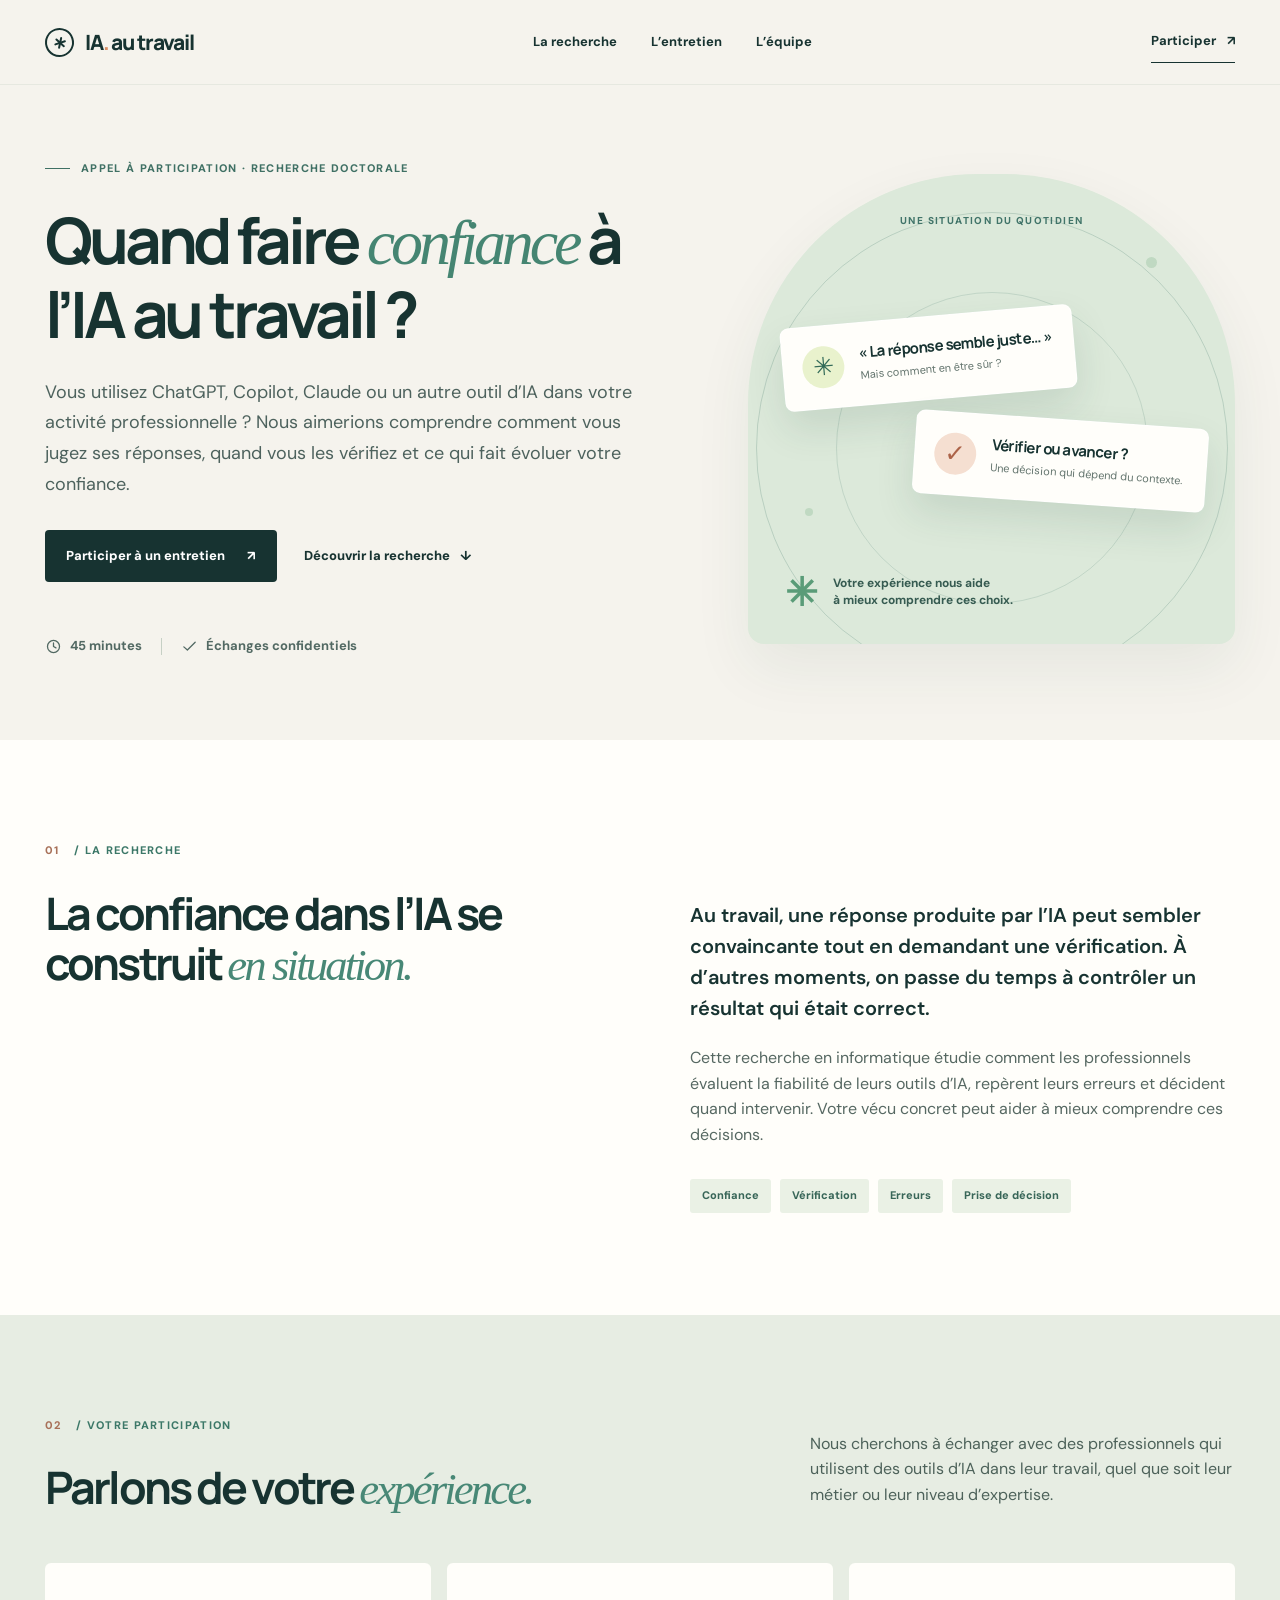
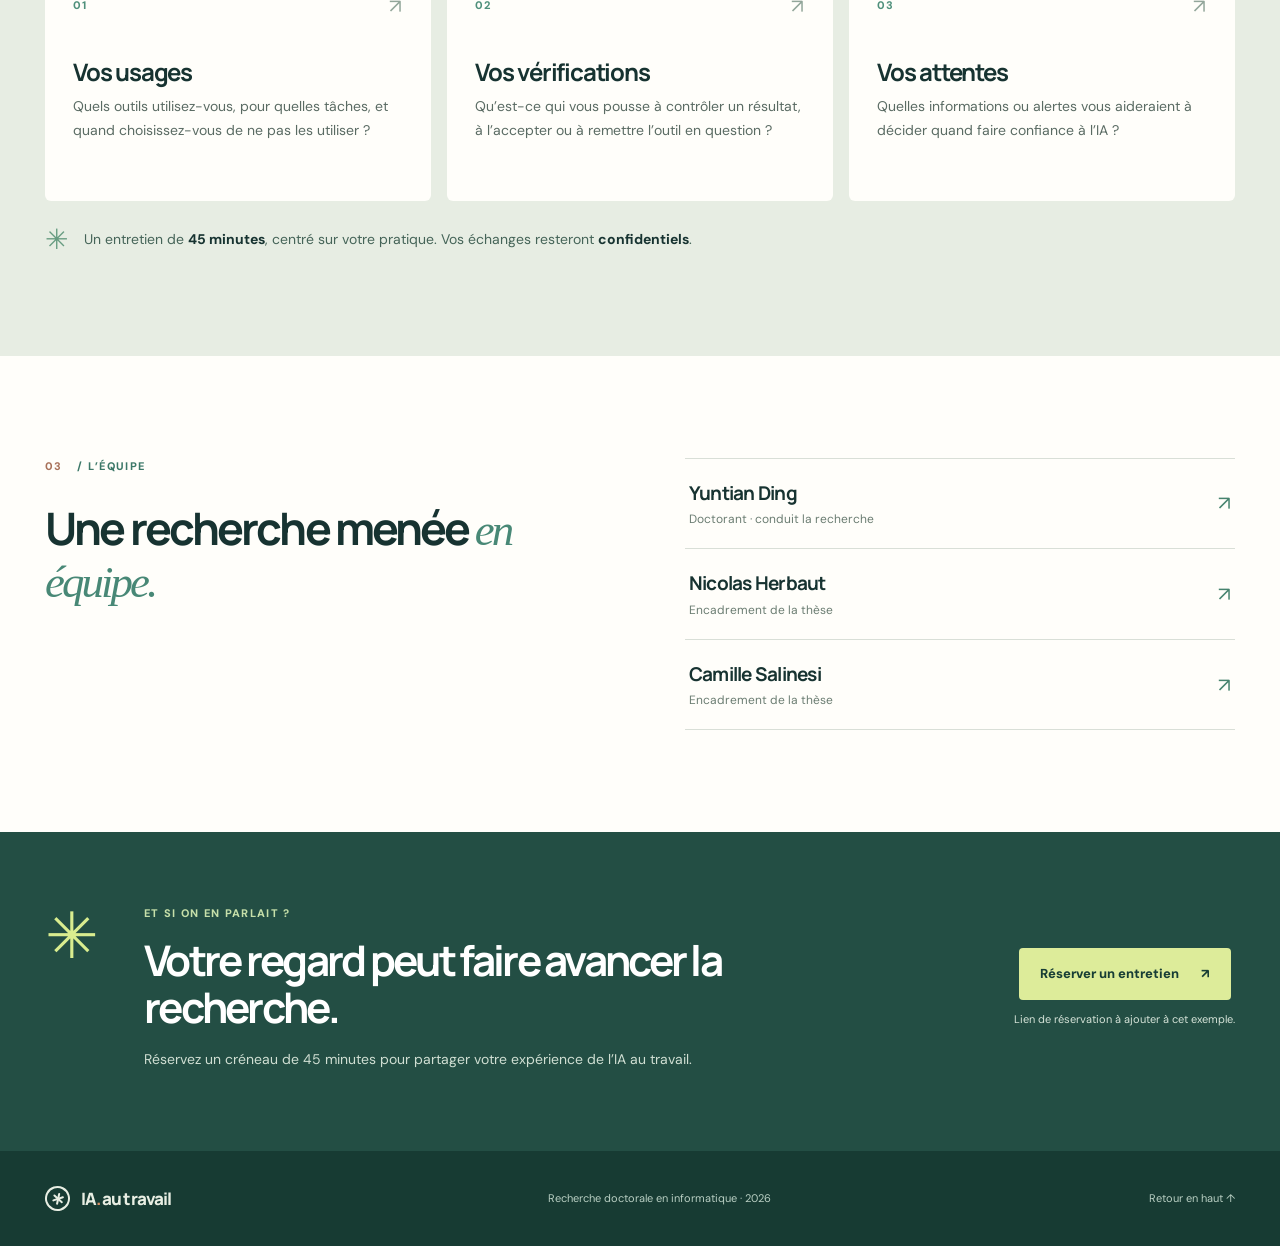
==== index.html @ 80907914 "website stuff" ====
<!doctype html>
<html lang="fr">
  <head>
    <meta charset="utf-8" />
    <meta name="viewport" content="width=device-width, initial-scale=1" />
    <meta name="theme-color" content="#f5f3ed" />
    <meta
      name="description"
      content="Une recherche doctorale sur la confiance dans les outils d'IA au travail. Partagez votre expérience lors d'un entretien de 45 minutes."
    />
    <title>IA au travail : parlons de confiance — Entretien de recherche</title>
    <link rel="preconnect" href="https://fonts.googleapis.com" />
    <link rel="preconnect" href="https://fonts.gstatic.com" crossorigin />
    <link
      href="https://fonts.googleapis.com/css2?family=DM+Sans:wght@400;500;600;700&family=Manrope:wght@400;500;600;700;800&display=swap"
      rel="stylesheet"
    />
    <link rel="stylesheet" href="styles.css" />
    <script src="script.js" defer></script>
  </head>
  <body>
    <a class="skip-link" href="#contenu">Aller au contenu</a>

    <header class="site-header">
      <div class="container header-inner">
        <a class="wordmark" href="#accueil" aria-label="IA au travail, retour à l'accueil">
          <span class="wordmark-icon" aria-hidden="true"><span></span><span></span><span></span></span>
          <span>IA<span class="wordmark-dot">.</span> au travail</span>
        </a>
        <nav aria-label="Navigation principale">
          <a href="#recherche">La recherche</a>
          <a href="#entretien">L’entretien</a>
          <a href="#equipe">L’équipe</a>
        </nav>
        <a class="header-cta booking-link" href="#reservation">Participer <span aria-hidden="true">↗</span></a>
      </div>
    </header>

    <main id="contenu">
      <section class="hero" id="accueil" aria-labelledby="hero-title">
        <div class="container hero-grid">
          <div class="hero-copy">
            <div class="eyebrow"><span class="eyebrow-line"></span> APPEL À PARTICIPATION · RECHERCHE DOCTORALE</div>
            <h1 id="hero-title">Quand faire <em>confiance</em> à l’IA au travail&nbsp;?</h1>
            <p class="hero-lead">Vous utilisez ChatGPT, Copilot, Claude ou un autre outil d’IA dans votre activité professionnelle&nbsp;? Nous aimerions comprendre comment vous jugez ses réponses, quand vous les vérifiez et ce qui fait évoluer votre confiance.</p>
            <div class="hero-actions">
              <a class="button button-primary booking-link" href="#reservation">Participer à un entretien <span aria-hidden="true">↗</span></a>
              <a class="text-link" href="#recherche">Découvrir la recherche <span aria-hidden="true">↓</span></a>
            </div>
            <div class="hero-meta" aria-label="Informations pratiques">
              <span><svg viewBox="0 0 24 24" aria-hidden="true"><circle cx="12" cy="12" r="8.5"/><path d="M12 7v5l3.5 2"/></svg> 45 minutes</span>
              <span class="meta-divider" aria-hidden="true"></span>
              <span><svg viewBox="0 0 24 24" aria-hidden="true"><path d="M4 12.5 9 17l11-11"/></svg> Échanges confidentiels</span>
            </div>
          </div>
          <div class="hero-art" aria-label="Illustration : une réponse d'IA, puis les questions que l'on se pose pour lui faire confiance" role="img">
            <div class="art-orbit art-orbit-one"></div>
            <div class="art-orbit art-orbit-two"></div>
            <div class="art-label art-label-top">UNE SITUATION DU QUOTIDIEN</div>
            <div class="art-card art-card-question">
              <span class="card-icon card-icon-question" aria-hidden="true">✳</span>
              <div>
                <strong>« La réponse semble juste… »</strong>
                <span>Mais comment en être sûr&nbsp;?</span>
              </div>
            </div>
            <div class="art-card art-card-check">
              <span class="card-icon card-icon-check" aria-hidden="true">✓</span>
              <div>
                <strong>Vérifier ou avancer&nbsp;?</strong>
                <span>Une décision qui dépend du contexte.</span>
              </div>
            </div>
            <div class="art-bottom"><span class="art-asterisk" aria-hidden="true">✳</span><span>Votre expérience nous aide<br />à mieux comprendre ces choix.</span></div>
          </div>
        </div>
      </section>

      <section class="research section" id="recherche" aria-labelledby="research-title">
        <div class="container research-grid">
          <div class="section-intro">
            <p class="section-kicker"><span>01</span> / LA RECHERCHE</p>
            <h2 id="research-title">La confiance dans l’IA se construit <em>en situation.</em></h2>
          </div>
          <div class="research-content">
            <p class="large-copy">Au travail, une réponse produite par l’IA peut sembler convaincante tout en demandant une vérification. À d’autres moments, on passe du temps à contrôler un résultat qui était correct.</p>
            <p>Cette recherche en informatique étudie comment les professionnels évaluent la fiabilité de leurs outils d’IA, repèrent leurs erreurs et décident quand intervenir. Votre vécu concret peut aider à mieux comprendre ces décisions.</p>
            <div class="research-topics" aria-label="Thèmes de la recherche">
              <span>Confiance</span><span>Vérification</span><span>Erreurs</span><span>Prise de décision</span>
            </div>
          </div>
        </div>
      </section>

      <section class="interview section" id="entretien" aria-labelledby="interview-title">
        <div class="container">
          <div class="section-heading">
            <div>
              <p class="section-kicker"><span>02</span> / VOTRE PARTICIPATION</p>
              <h2 id="interview-title">Parlons de votre <em>expérience.</em></h2>
            </div>
            <p>Nous cherchons à échanger avec des professionnels qui utilisent des outils d’IA dans leur travail, quel que soit leur métier ou leur niveau d’expertise.</p>
          </div>
          <div class="interview-grid">
            <article class="interview-card">
              <div class="card-number">01 <span aria-hidden="true">↗</span></div>
              <h3>Vos usages</h3>
              <p>Quels outils utilisez-vous, pour quelles tâches, et quand choisissez-vous de ne pas les utiliser&nbsp;?</p>
            </article>
            <article class="interview-card">
              <div class="card-number">02 <span aria-hidden="true">↗</span></div>
              <h3>Vos vérifications</h3>
              <p>Qu’est-ce qui vous pousse à contrôler un résultat, à l’accepter ou à remettre l’outil en question&nbsp;?</p>
            </article>
            <article class="interview-card">
              <div class="card-number">03 <span aria-hidden="true">↗</span></div>
              <h3>Vos attentes</h3>
              <p>Quelles informations ou alertes vous aideraient à décider quand faire confiance à l’IA&nbsp;?</p>
            </article>
          </div>
          <div class="interview-note"><span aria-hidden="true">✳</span><p>Un entretien de <strong>45 minutes</strong>, centré sur votre pratique. Vos échanges resteront <strong>confidentiels</strong>.</p></div>
        </div>
      </section>

      <section class="team section" id="equipe" aria-labelledby="team-title">
        <div class="container team-grid">
          <div>
            <p class="section-kicker"><span>03</span> / L’ÉQUIPE</p>
            <h2 id="team-title">Une recherche menée <em>en équipe.</em></h2>
          </div>
          <div class="team-list">
            <a href="https://scholar.google.com/citations?user=47yJ910AAAAJ&amp;hl=en" target="_blank" rel="noopener noreferrer"><span><strong>Yuntian Ding</strong><small>Doctorant · conduit la recherche</small></span><span class="team-arrow" aria-hidden="true">↗</span></a>
            <a href="https://nextnet.top/" target="_blank" rel="noopener noreferrer"><span><strong>Nicolas Herbaut</strong><small>Encadrement de la thèse</small></span><span class="team-arrow" aria-hidden="true">↗</span></a>
            <a href="https://www.pantheonsorbonne.fr/page-perso/camille.salinesi%40" target="_blank" rel="noopener noreferrer"><span><strong>Camille Salinesi</strong><small>Encadrement de la thèse</small></span><span class="team-arrow" aria-hidden="true">↗</span></a>
          </div>
        </div>
      </section>

      <section class="reservation" id="reservation" aria-labelledby="reservation-title">
        <div class="container reservation-inner">
          <div class="reservation-mark" aria-hidden="true">✳</div>
          <div>
            <p class="section-kicker">ET SI ON EN PARLAIT&nbsp;?</p>
            <h2 id="reservation-title">Votre regard peut faire avancer la recherche.</h2>
            <p>Réservez un créneau de 45 minutes pour partager votre expérience de l’IA au travail.</p>
          </div>
          <div class="reservation-action">
            <a class="button button-light booking-link" href="#reservation">Réserver un entretien <span aria-hidden="true">↗</span></a>
            <p class="booking-status" role="status">Lien de réservation à ajouter à cet exemple.</p>
          </div>
        </div>
      </section>
    </main>

    <footer class="site-footer">
      <div class="container footer-inner">
        <a class="wordmark" href="#accueil"><span class="wordmark-icon" aria-hidden="true"><span></span><span></span><span></span></span><span>IA<span class="wordmark-dot">.</span> au travail</span></a>
        <span>Recherche doctorale en informatique · 2026</span>
        <a href="#accueil">Retour en haut ↑</a>
      </div>
    </footer>
  </body>
</html>
---- styles.css ----
:root{--ink:#173331;--muted:#536763;--paper:#f5f3ed;--cream:#fdfbf5;--line:#d9dfd7;--green:#245b50;--lime:#d9ed8f;--orange:#e9a382;--font-display:"Manrope",Arial,sans-serif;--font-body:"DM Sans",Arial,sans-serif}
*{box-sizing:border-box}html{scroll-behavior:smooth}body{margin:0;background:var(--paper);color:var(--ink);font-family:var(--font-body);font-size:16px;line-height:1.6}a{color:inherit}a:focus-visible,button:focus-visible{outline:3px solid #a25832;outline-offset:4px}svg{fill:none;stroke:currentColor;stroke-width:1.8;stroke-linecap:round;stroke-linejoin:round}.container{width:min(100% - 64px,1190px);margin-inline:auto}.skip-link{position:absolute;left:16px;top:-60px;z-index:20;padding:9px 14px;background:var(--ink);color:#fff}.skip-link:focus{top:12px}.site-header{position:relative;z-index:5;border-bottom:1px solid #e6e8e0;background:var(--paper)}.header-inner{min-height:84px;display:flex;align-items:center;justify-content:space-between;gap:32px}.wordmark{display:inline-flex;align-items:center;gap:11px;text-decoration:none;font-family:var(--font-display);font-weight:800;letter-spacing:-.055em;font-size:21px;white-space:nowrap;line-height:1}.wordmark-dot{color:#d98f64}.wordmark-icon{width:29px;height:29px;display:grid;place-items:center;position:relative;border:2px solid var(--ink);border-radius:50%;transform:rotate(-18deg)}.wordmark-icon span{position:absolute;display:block;width:12px;height:2px;background:var(--ink);border-radius:2px}.wordmark-icon span:nth-child(1){transform:rotate(60deg)}.wordmark-icon span:nth-child(2){transform:rotate(-60deg)}.wordmark-icon span:nth-child(3){transform:rotate(0deg)}.site-header nav{display:flex;gap:34px;align-items:center}.site-header nav a,.header-cta{font-size:13px;font-weight:700;text-decoration:none}.site-header nav a:hover,.text-link:hover,.site-footer a:hover{text-decoration:underline;text-underline-offset:5px}.header-cta{padding:10px 0;border-bottom:1px solid var(--ink);white-space:nowrap}.header-cta span{margin-left:8px}.hero{overflow:hidden;min-height:632px;background:var(--paper)}.hero-grid{display:grid;grid-template-columns:1.14fr .86fr;align-items:center;gap:58px;padding-top:75px;padding-bottom:83px}.eyebrow,.section-kicker{font-size:11px;font-weight:800;letter-spacing:.12em;line-height:1.5}.eyebrow{display:flex;gap:11px;align-items:center;color:#3f7064}.eyebrow-line{height:1px;width:25px;background:#3f7064}.hero h1,h2{font-family:var(--font-display);letter-spacing:-.064em;line-height:1.12;margin:0;font-weight:700}.hero h1{font-size:clamp(46px,5vw,73px);max-width:740px;margin-top:27px}.hero h1 em,h2 em{font-family:Georgia,serif;font-weight:400;letter-spacing:-.065em}.hero h1 em{color:#458572}.hero-lead{font-size:18px;line-height:1.7;color:#4d625d;max-width:620px;margin:27px 0 31px}.hero-actions{display:flex;align-items:center;gap:27px;flex-wrap:wrap}.button{min-height:52px;padding:14px 21px;display:inline-flex;justify-content:center;align-items:center;gap:22px;border-radius:4px;font-size:13px;font-weight:800;text-decoration:none;line-height:1.2;transition:transform .2s,background .2s,color .2s}.button:hover{transform:translateY(-2px)}.button-primary{background:var(--ink);color:#fff}.button-primary:hover{background:#2a6658}.text-link{font-size:13px;font-weight:800;text-decoration:none}.text-link span{margin-left:7px}.hero-meta{display:flex;align-items:center;gap:19px;margin-top:54px;color:#526963;font-size:13px;font-weight:700}.hero-meta span:not(.meta-divider){display:inline-flex;align-items:center;gap:8px}.hero-meta svg{width:17px;height:17px}.meta-divider{width:1px;height:17px;background:#c6d0c5}.hero-art{height:470px;position:relative;border-radius:230px 230px 16px 16px;background:#dce9da;overflow:hidden;box-shadow:0 24px 60px rgba(35,73,62,.07)}.hero-art:before{content:"";position:absolute;width:470px;height:470px;left:50%;top:38px;transform:translateX(-50%);border:1px solid rgba(61,116,99,.22);border-radius:50%}.hero-art:after{content:"";position:absolute;width:310px;height:310px;left:50%;top:118px;transform:translateX(-50%);border:1px solid rgba(61,116,99,.17);border-radius:50%}.art-orbit{position:absolute;border-radius:50%;background:#c0d9c2}.art-orbit-one{width:11px;height:11px;top:83px;right:78px}.art-orbit-two{width:8px;height:8px;bottom:128px;left:57px}.art-label{position:absolute;z-index:2;top:39px;left:0;right:0;text-align:center;font-size:10px;letter-spacing:.14em;color:#417469;font-weight:800}.art-card{position:absolute;z-index:2;display:flex;align-items:center;gap:15px;background:#fffefa;box-shadow:0 18px 38px rgba(29,70,58,.12);border:1px solid rgba(255,255,255,.7);border-radius:9px;padding:20px 19px;max-width:330px;min-width:293px}.art-card strong,.art-card span:not(.card-icon){display:block}.art-card strong{font-family:var(--font-display);font-size:15px;letter-spacing:-.035em;line-height:1.3}.art-card div span{font-size:11px;color:#63746d;margin-top:4px}.art-card-question{top:142px;left:34px;transform:rotate(-5deg)}.art-card-check{top:245px;right:28px;transform:rotate(4deg)}.card-icon{width:42px;height:42px;flex:0 0 42px;border-radius:50%;display:grid!important;place-items:center;font-size:25px}.card-icon-question{background:#e9f2cd;color:#326a58}.card-icon-check{background:#f5dfd1;color:#ac6348}.art-bottom{position:absolute;z-index:2;bottom:32px;left:37px;display:flex;align-items:center;gap:15px;color:#365b51;font-size:12px;font-weight:700;line-height:1.4}.art-asterisk{font-size:39px;line-height:1;color:#5a9c78}.section{padding:102px 0}.section-kicker{color:#3c7868;margin:0 0 29px}.section-kicker span{display:inline-block;margin-right:10px;color:#a87159}.research{background:#fffefa}.research-grid{display:grid;grid-template-columns:1fr 1fr;gap:100px}.section h2{font-size:clamp(37px,3.5vw,54px);max-width:520px}.section h2 em{color:#488876}.research-content{padding-top:58px}.research-content p{color:#566862;margin:0 0 21px;max-width:575px}.research-content .large-copy{font-size:20px;font-weight:600;line-height:1.55;color:var(--ink)}.research-topics{display:flex;flex-wrap:wrap;gap:9px;margin-top:32px}.research-topics span{font-size:11px;font-weight:800;color:#386658;background:#eaf1e5;border-radius:3px;padding:8px 12px}.interview{background:#e7ede3}.section-heading{display:flex;align-items:end;justify-content:space-between;gap:65px;margin-bottom:48px}.section-heading>p{max-width:425px;margin:0 0 7px;color:#4d625a}.interview-grid{display:grid;grid-template-columns:repeat(3,1fr);gap:16px}.interview-card{min-height:238px;background:#fffefa;border-radius:6px;padding:27px 28px 29px;display:flex;flex-direction:column}.card-number{display:flex;justify-content:space-between;align-items:center;font-size:11px;color:#4f907b;font-weight:800;letter-spacing:.06em}.card-number span{font-size:20px;font-weight:400;color:#92a69a}.interview-card h3{font-family:var(--font-display);font-size:24px;letter-spacing:-.05em;line-height:1.2;margin:36px 0 9px}.interview-card p{font-size:14px;color:#5a6b63;margin:0;line-height:1.65}.interview-note{display:flex;align-items:center;gap:16px;margin-top:25px;color:#456458}.interview-note>span{font-size:28px;line-height:1;color:#679c81}.interview-note p{margin:0;font-size:14px}.interview-note strong{color:var(--ink)}.team{background:#fffefa}.team-grid{display:grid;grid-template-columns:1fr 1fr;gap:90px}.team-list{border-top:1px solid var(--line)}.team-list a{display:flex;align-items:center;justify-content:space-between;padding:19px 4px;text-decoration:none;border-bottom:1px solid var(--line);transition:padding .2s,background .2s}.team-list a:hover{padding-left:12px;background:#f2f6ef}.team-list strong,.team-list small{display:block}.team-list strong{font-family:var(--font-display);font-size:19px;letter-spacing:-.04em}.team-list small{color:#6b7d72;font-size:12px;margin-top:2px}.team-arrow{font-size:20px;color:#46836e}.reservation{background:#234e44;color:#fff;padding:73px 0 80px}.reservation-inner{display:grid;grid-template-columns:70px 1fr auto;align-items:center;gap:29px}.reservation-mark{font-size:64px;color:var(--lime);line-height:1;align-self:start}.reservation .section-kicker{color:#c6dfa9;margin-bottom:15px}.reservation h2{font-size:clamp(32px,3.3vw,49px);max-width:600px}.reservation p:not(.section-kicker){color:#d0dfd3;font-size:14px;margin:17px 0 0}.button-light{background:#ddec9a;color:#173d35;white-space:nowrap}.button-light:hover{background:#eff7c9}.reservation-action{text-align:center}.reservation-action .booking-status{font-size:11px!important;margin:11px auto 0!important;max-width:240px;color:#d5e3d8!important}.site-footer{background:#173b33;color:#e8eee3}.footer-inner{min-height:95px;display:flex;align-items:center;justify-content:space-between;gap:20px}.site-footer .wordmark{font-size:17px}.site-footer .wordmark-icon{width:25px;height:25px;border-color:#e8eee3}.site-footer .wordmark-icon span{background:#e8eee3}.site-footer>div>span,.site-footer a:last-child{font-size:11px;color:#b9cfc3}.site-footer a:last-child{text-decoration:none}
@media(max-width:1000px){.site-header nav{gap:17px}.hero-grid{gap:32px}.hero-art{height:430px}.art-card-question{left:15px}.art-card-check{right:10px}.research-grid,.team-grid{gap:55px}.reservation-inner{grid-template-columns:50px 1fr;gap:18px}.reservation-action{grid-column:2;text-align:left}.reservation-action .booking-status{margin-left:0!important}}
@media(max-width:750px){.container{width:min(100% - 40px,600px)}.header-inner{min-height:69px}.site-header nav{display:none}.wordmark{font-size:19px}.header-cta{font-size:12px}.hero-grid{display:block;padding-top:52px;padding-bottom:55px}.hero h1{font-size:clamp(44px,10vw,64px);margin-top:22px}.hero-lead{font-size:16px;margin:23px 0 25px}.hero-meta{margin-top:32px}.hero-art{height:390px;max-width:470px;margin:53px auto 0}.art-card-question{top:124px;left:20px}.art-card-check{top:219px;right:17px}.art-bottom{bottom:23px}.section{padding:75px 0}.research-grid,.team-grid{grid-template-columns:1fr;gap:20px}.research-content{padding-top:0}.section h2{font-size:clamp(38px,8vw,52px)}.section-heading{display:block}.section-heading>p{margin-top:23px}.interview-grid{grid-template-columns:1fr;gap:11px}.interview-card{min-height:0;padding:22px 23px 24px}.interview-card h3{margin-top:24px}.team-list{margin-top:12px}.reservation{padding:60px 0}.reservation-inner{grid-template-columns:1fr;gap:12px}.reservation-mark{font-size:52px}.reservation-action{grid-column:1;margin-top:16px}.footer-inner{padding-block:26px;min-height:0;flex-wrap:wrap}.footer-inner>span{order:3;width:100%}}
@media(max-width:450px){.container{width:min(100% - 32px,600px)}.header-cta{display:none}.hero h1{font-size:43px}.hero-actions{align-items:stretch;flex-direction:column;gap:18px}.hero-actions .button{width:100%}.hero-meta{gap:10px;font-size:11px}.hero-art{height:350px}.art-card{min-width:0;width:76%;padding:14px 13px;gap:10px}.art-card-question{top:112px;left:10px}.art-card-check{top:202px;right:9px}.card-icon{width:34px;height:34px;flex-basis:34px;font-size:21px}.art-card strong{font-size:12px}.art-card div span{font-size:10px}.art-bottom{left:20px;font-size:11px}.reservation-action .button{width:100%}}
@media(prefers-reduced-motion:reduce){html{scroll-behavior:auto}.button,.team-list a{transition:none}}
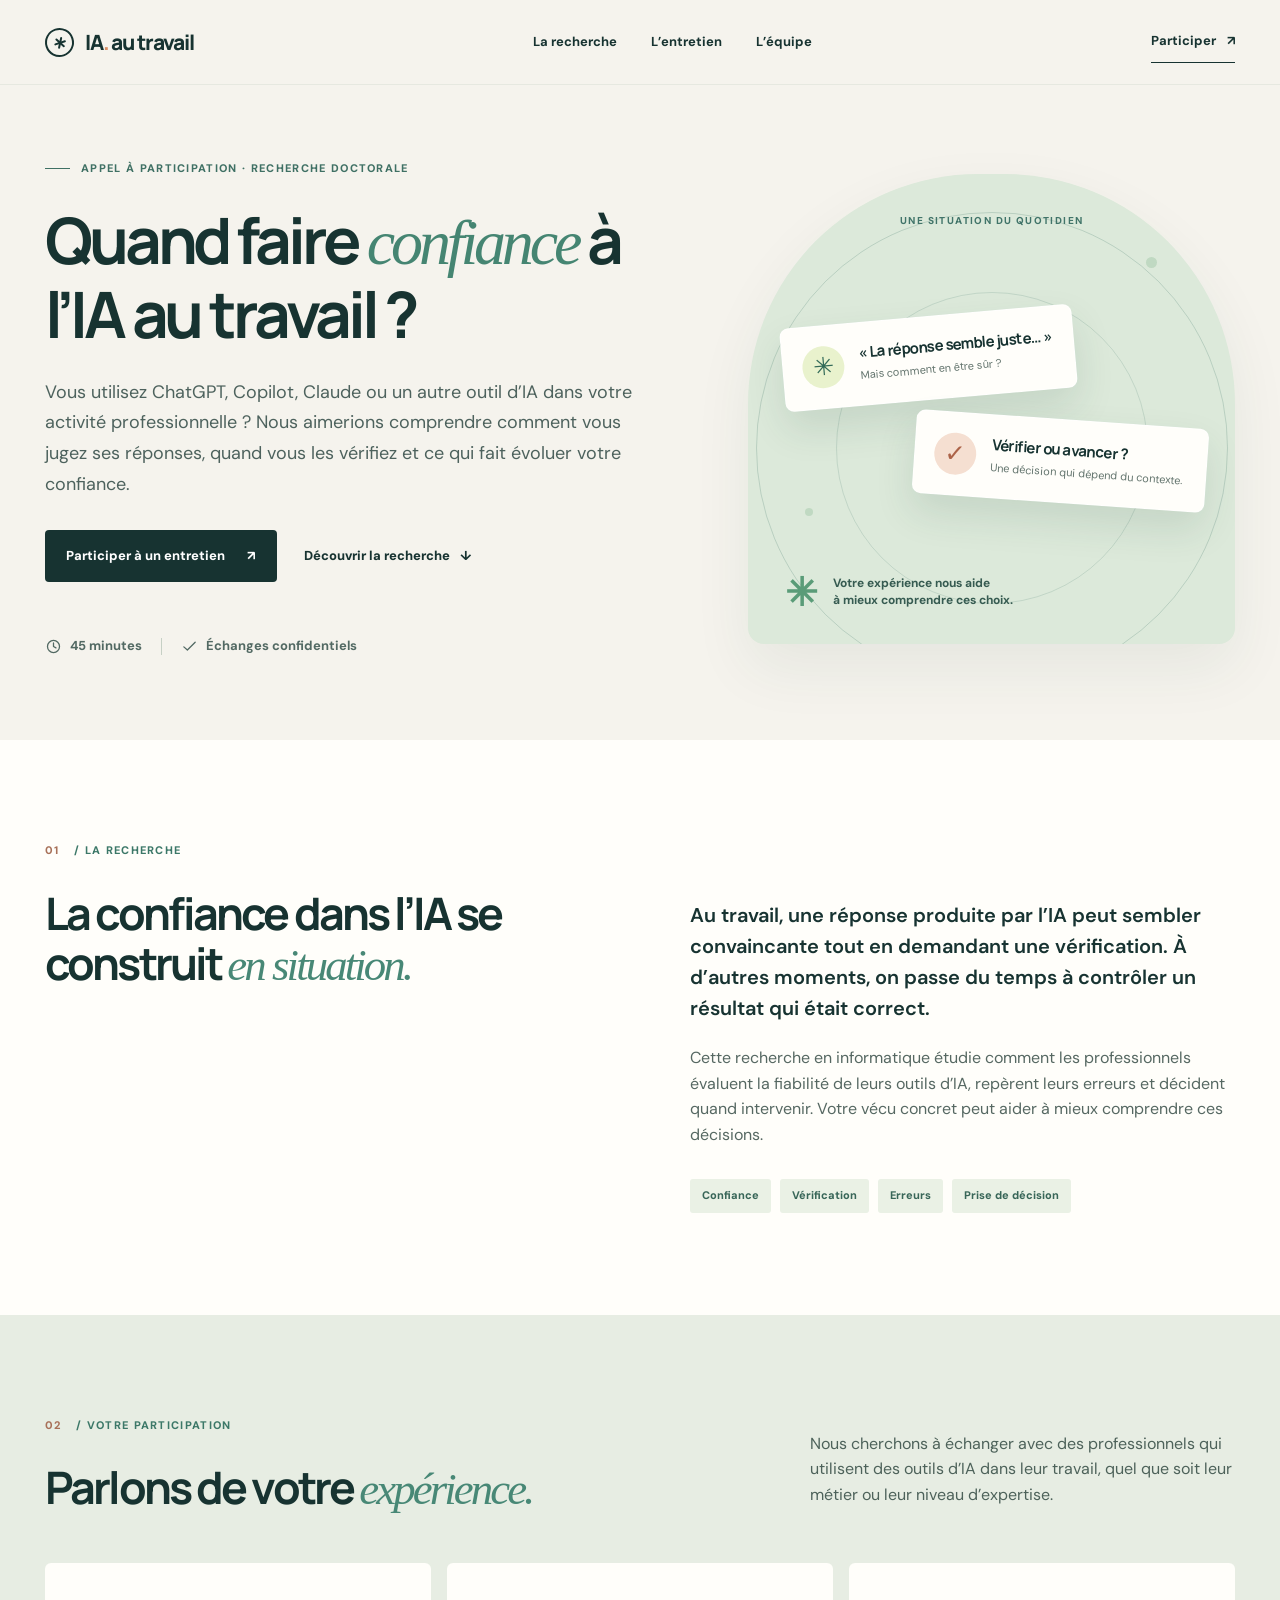
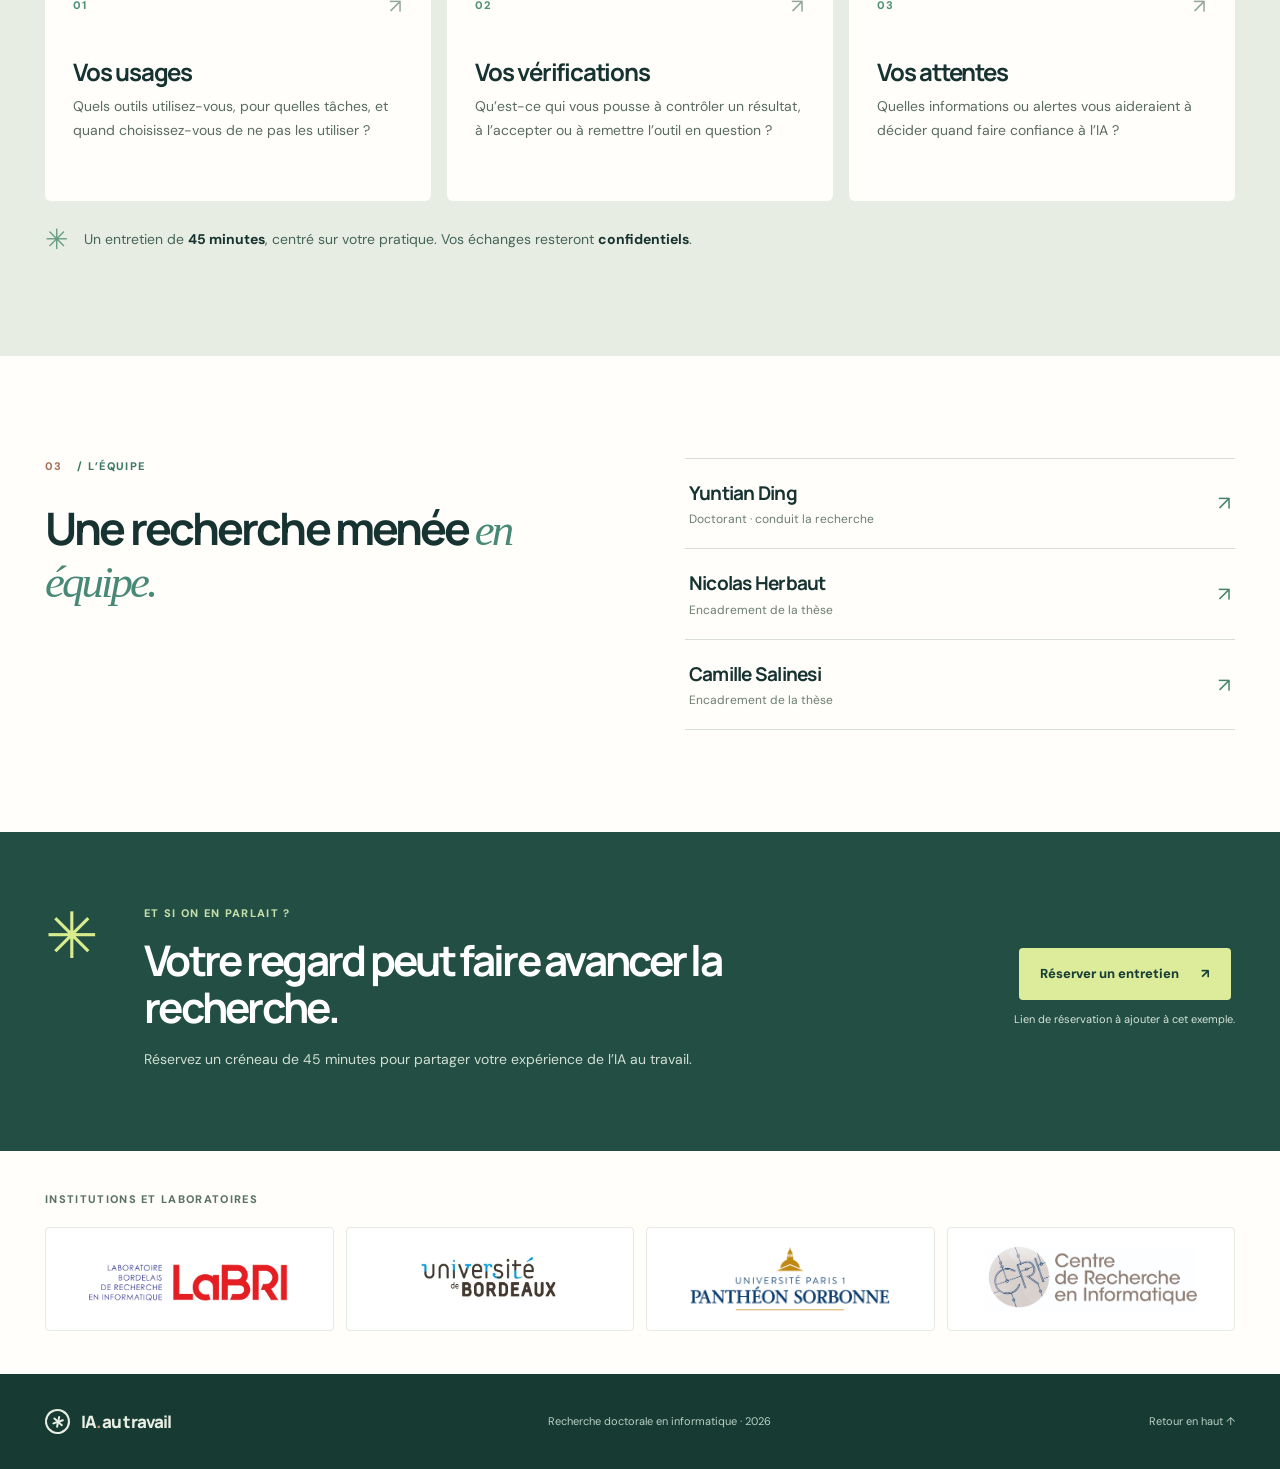
==== commit 88a06047: "Add institution logos to site footer" ====
--- a/index.html
+++ b/index.html
@@ -153,6 +153,25 @@
     </main>
 
     <footer class="site-footer">
+      <div class="partner-strip">
+        <div class="container">
+          <p class="partner-heading">Institutions et laboratoires</p>
+          <div class="partner-list">
+            <a href="https://www.labri.fr/" target="_blank" rel="noopener noreferrer">
+              <img src="img/labri.png" alt="LaBRI — Laboratoire bordelais de recherche en informatique" width="600" height="150" loading="lazy" />
+            </a>
+            <a href="https://www.u-bordeaux.fr/" target="_blank" rel="noopener noreferrer">
+              <img src="img/UB.jpg" alt="Université de Bordeaux" width="992" height="398" loading="lazy" />
+            </a>
+            <a href="https://www.pantheonsorbonne.fr/" target="_blank" rel="noopener noreferrer">
+              <img src="img/P1.png" alt="Université Paris 1 Panthéon-Sorbonne" width="840" height="269" loading="lazy" />
+            </a>
+            <a href="https://cri.pantheonsorbonne.fr/en" target="_blank" rel="noopener noreferrer">
+              <img src="img/cri_coul_pos.jpg" alt="Centre de recherche en informatique — CRI" width="2080" height="628" loading="lazy" />
+            </a>
+          </div>
+        </div>
+      </div>
       <div class="container footer-inner">
         <a class="wordmark" href="#accueil"><span class="wordmark-icon" aria-hidden="true"><span></span><span></span><span></span></span><span>IA<span class="wordmark-dot">.</span> au travail</span></a>
         <span>Recherche doctorale en informatique · 2026</span>
--- a/styles.css
+++ b/styles.css
@@ -4,3 +4,13 @@
 @media(max-width:750px){.container{width:min(100% - 40px,600px)}.header-inner{min-height:69px}.site-header nav{display:none}.wordmark{font-size:19px}.header-cta{font-size:12px}.hero-grid{display:block;padding-top:52px;padding-bottom:55px}.hero h1{font-size:clamp(44px,10vw,64px);margin-top:22px}.hero-lead{font-size:16px;margin:23px 0 25px}.hero-meta{margin-top:32px}.hero-art{height:390px;max-width:470px;margin:53px auto 0}.art-card-question{top:124px;left:20px}.art-card-check{top:219px;right:17px}.art-bottom{bottom:23px}.section{padding:75px 0}.research-grid,.team-grid{grid-template-columns:1fr;gap:20px}.research-content{padding-top:0}.section h2{font-size:clamp(38px,8vw,52px)}.section-heading{display:block}.section-heading>p{margin-top:23px}.interview-grid{grid-template-columns:1fr;gap:11px}.interview-card{min-height:0;padding:22px 23px 24px}.interview-card h3{margin-top:24px}.team-list{margin-top:12px}.reservation{padding:60px 0}.reservation-inner{grid-template-columns:1fr;gap:12px}.reservation-mark{font-size:52px}.reservation-action{grid-column:1;margin-top:16px}.footer-inner{padding-block:26px;min-height:0;flex-wrap:wrap}.footer-inner>span{order:3;width:100%}}
 @media(max-width:450px){.container{width:min(100% - 32px,600px)}.header-cta{display:none}.hero h1{font-size:43px}.hero-actions{align-items:stretch;flex-direction:column;gap:18px}.hero-actions .button{width:100%}.hero-meta{gap:10px;font-size:11px}.hero-art{height:350px}.art-card{min-width:0;width:76%;padding:14px 13px;gap:10px}.art-card-question{top:112px;left:10px}.art-card-check{top:202px;right:9px}.card-icon{width:34px;height:34px;flex-basis:34px;font-size:21px}.art-card strong{font-size:12px}.art-card div span{font-size:10px}.art-bottom{left:20px;font-size:11px}.reservation-action .button{width:100%}}
 @media(prefers-reduced-motion:reduce){html{scroll-behavior:auto}.button,.team-list a{transition:none}}
+
+.partner-strip{background:#fffefa;color:var(--ink);padding:40px 0 43px}
+.partner-heading{margin:0 0 19px;color:#5b7068;font-size:11px;font-weight:800;letter-spacing:.12em;text-transform:uppercase}
+.partner-list{display:grid;grid-template-columns:repeat(4,minmax(0,1fr));gap:12px}
+.partner-list a{display:flex;align-items:center;justify-content:center;min-height:104px;padding:18px;background:#fff;border:1px solid #e5e9e3;border-radius:4px;transition:border-color .2s,transform .2s}
+.partner-list a:hover{border-color:#78a28f;transform:translateY(-2px)}
+.partner-list img{display:block;width:100%;max-width:220px;height:64px;object-fit:contain}
+@media(max-width:750px){.partner-strip{padding:33px 0 36px}.partner-list{grid-template-columns:repeat(2,minmax(0,1fr))}.partner-list a{min-height:94px;padding:14px}.partner-list img{height:58px}}
+@media(max-width:450px){.partner-list{gap:9px}.partner-list a{min-height:82px;padding:10px}.partner-list img{height:54px}}
+@media(prefers-reduced-motion:reduce){.partner-list a{transition:none}}
